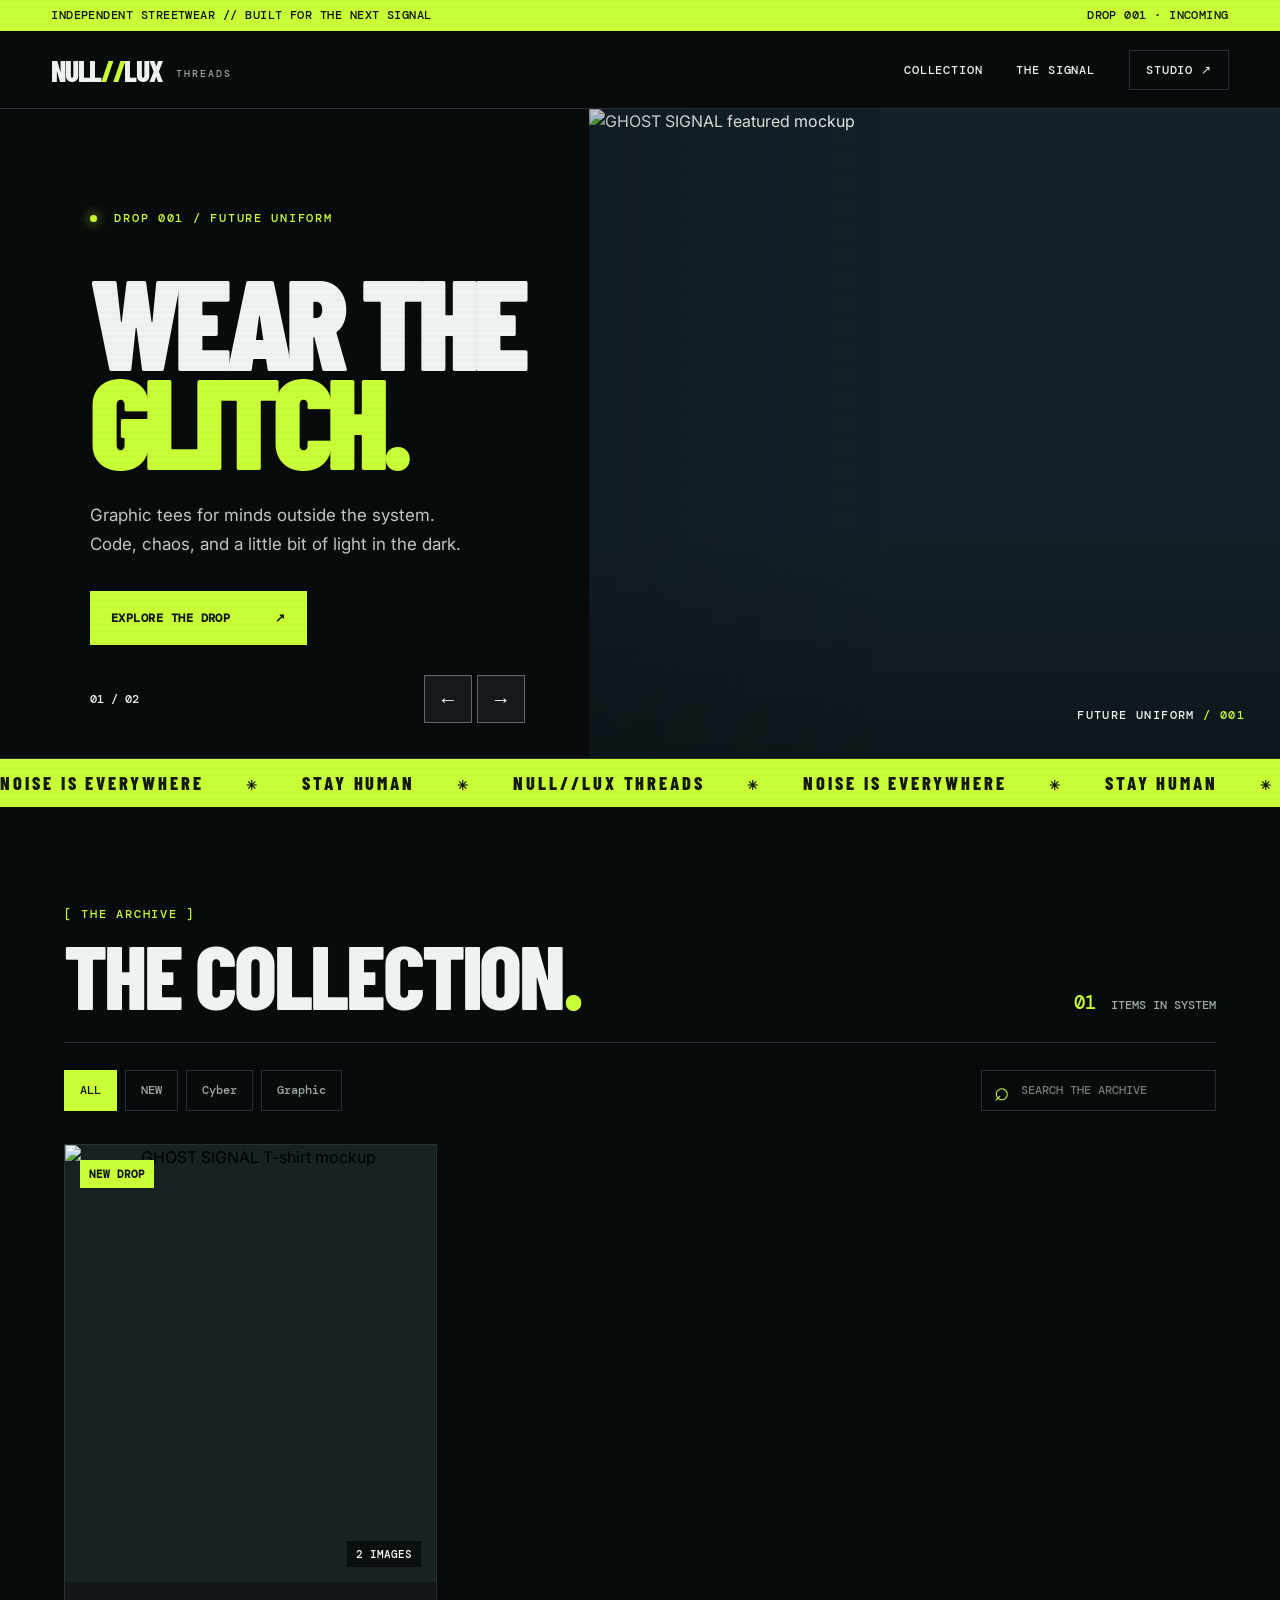
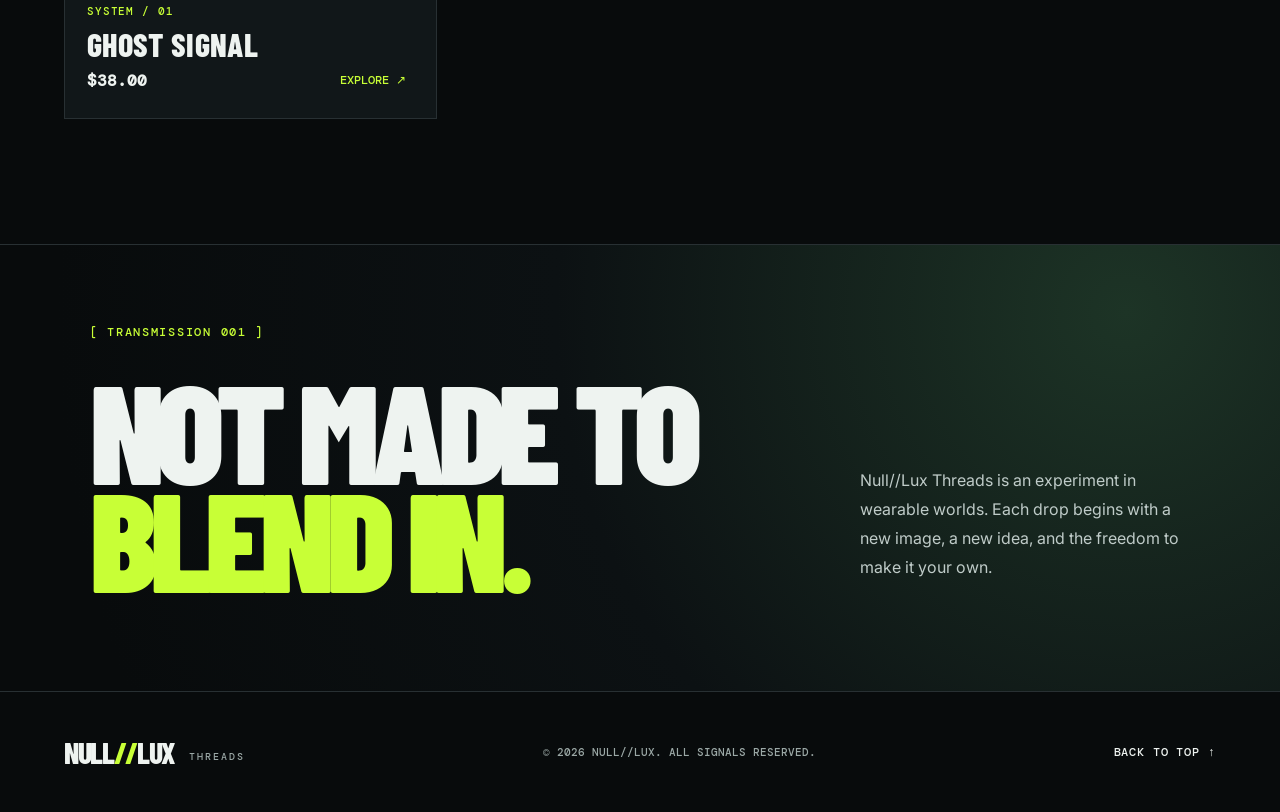
==== index.html @ f1f4398c "Add files via upload" ====
<!doctype html>
<html lang="en"><head><meta charset="utf-8"><meta name="viewport" content="width=device-width, initial-scale=1"><meta name="theme-color" content="#080b0c"><meta name="description" content="Null//Lux Threads — future-facing graphic streetwear."><title>NULL//LUX — THREADS</title><link rel="stylesheet" href="styles.css"></head>
<body><div class="scanline" aria-hidden="true"></div><div class="announcement"><span>INDEPENDENT STREETWEAR // BUILT FOR THE NEXT SIGNAL</span><span>DROP 001 · INCOMING</span></div>
<header class="site-header"><a href="#top" class="wordmark" aria-label="Null Lux Threads home">NULL<span>//</span>LUX <small>THREADS</small></a><nav aria-label="Main navigation"><a href="#collection">COLLECTION</a><a href="#dispatch">THE SIGNAL</a><a href="studio.html" class="studio-link">STUDIO ↗</a></nav><button class="menu-button" id="menuButton" aria-label="Open menu" aria-expanded="false">☰</button></header>
<main id="top"><section class="hero"><div class="hero-copy"><div class="eyebrow"><span class="live-dot"></span> DROP 001 / FUTURE UNIFORM</div><h1>WEAR THE<br><em>GLITCH.</em></h1><p>Graphic tees for minds outside the system. Code, chaos, and a little bit of light in the dark.</p><a class="primary-button" href="#collection">EXPLORE THE DROP <span>↗</span></a><div class="hero-foot"><span>01 / <span id="heroTotal">01</span></span><div class="hero-controls"><button id="prevHero" aria-label="Previous featured image">←</button><button id="nextHero" aria-label="Next featured image">→</button></div></div></div><div class="hero-image-wrap"><img id="heroImage" src="assets/editorial.png" alt="Two dystopian graphic tees in a neon tunnel"><div class="hero-image-label">FUTURE UNIFORM <span> / 001</span></div></div></section>
<div class="ticker"><div>NOISE IS EVERYWHERE <b>✳</b> STAY HUMAN <b>✳</b> NULL//LUX THREADS <b>✳</b> NOISE IS EVERYWHERE <b>✳</b> STAY HUMAN <b>✳</b> NULL//LUX THREADS <b>✳</b></div></div>
<section class="collection" id="collection"><div class="section-header"><div><div class="eyebrow">[ THE ARCHIVE ]</div><h2>THE COLLECTION<span class="lime">.</span></h2></div><div class="index-count"><span id="productCount">00</span> ITEMS IN SYSTEM</div></div><div class="toolbar"><div class="filters" id="filters" aria-label="Filter products"></div><label class="search-box"><span>⌕</span><input id="search" type="search" placeholder="SEARCH THE ARCHIVE" aria-label="Search products"></label></div><div class="product-grid" id="productGrid" aria-live="polite"></div><p class="empty" id="emptyState" hidden>NO MATCHES IN THE ARCHIVE. TRY ANOTHER SIGNAL.</p></section>
<section class="dispatch" id="dispatch"><div class="eyebrow">[ TRANSMISSION 001 ]</div><div class="dispatch-inner"><h2>NOT MADE TO<br><em>BLEND IN.</em></h2><p>Null//Lux Threads is an experiment in wearable worlds. Each drop begins with a new image, a new idea, and the freedom to make it your own.</p></div></section></main>
<footer><div class="wordmark">NULL<span>//</span>LUX <small>THREADS</small></div><span>© <span id="year"></span> NULL//LUX. ALL SIGNALS RESERVED.</span><a href="#top">BACK TO TOP ↑</a></footer>
<dialog id="productDialog" class="product-dialog"><button class="dialog-close" id="closeDialog" aria-label="Close product">×</button><div class="dialog-layout"><div class="gallery"><div class="gallery-stage"><img id="dialogImage" alt=""><button id="prevImage" class="gallery-arrow left" aria-label="Previous mockup">←</button><button id="nextImage" class="gallery-arrow right" aria-label="Next mockup">→</button><div class="gallery-counter" id="galleryCounter"></div></div><div id="thumbnails" class="thumbnails"></div></div><div class="dialog-details"><div class="eyebrow" id="dialogCollection"></div><h2 id="dialogName"></h2><p class="price" id="dialogPrice"></p><p id="dialogDescription"></p><div id="dialogTags" class="tags"></div><a id="buyButton" class="primary-button" href="#" target="_blank" rel="noopener noreferrer">VIEW PRODUCT ↗</a><p class="purchase-note" id="purchaseNote"></p><p class="print-note">Printed on demand. Fulfillment and checkout details appear on the linked product page.</p></div></div></dialog>
<script src="app.js" defer></script></body></html>
---- styles.css ----
@import url('https://fonts.googleapis.com/css2?family=Barlow+Condensed:wght@500;600;700;800;900&family=DM+Mono:wght@400;500&family=Inter:wght@400;500;600;700&display=swap');
:root{--bg:#080b0c;--panel:#111719;--line:#283033;--text:#eef3f0;--muted:#9ba8a6;--lime:#c8ff36;--blue:#50d8ff}*{box-sizing:border-box}html{scroll-behavior:smooth}body{margin:0;background:var(--bg);color:var(--text);font:16px/1.55 Inter,Arial,sans-serif}button,input,textarea,select{font:inherit}button,a{touch-action:manipulation}button{cursor:pointer}a{color:inherit;text-decoration:none}img{max-width:100%;display:block}.scanline{position:fixed;inset:0;pointer-events:none;z-index:20;background:repeating-linear-gradient(0deg,transparent 0 4px,#0001 5px 6px);opacity:.27}.announcement{display:flex;justify-content:space-between;gap:16px;background:var(--lime);color:#101410;padding:8px 4vw;font:500 .72rem 'DM Mono',monospace;letter-spacing:.04em}.site-header{height:78px;padding:0 4vw;display:flex;align-items:center;justify-content:space-between;border-bottom:1px solid var(--line);background:#080b0cee;position:relative;z-index:10}.wordmark{font:800 1.85rem 'Barlow Condensed',sans-serif;letter-spacing:-.045em}.wordmark span{color:var(--lime)}.wordmark small{display:inline-block;font:500 .6rem 'DM Mono',monospace;letter-spacing:.21em;vertical-align:middle;margin-left:9px;color:var(--muted)}nav{display:flex;align-items:center;gap:34px}nav a,footer a{font:500 .76rem 'DM Mono',monospace;letter-spacing:.07em}nav a:hover,footer a:hover{color:var(--lime)}.studio-link{border:1px solid var(--line);padding:11px 16px}.menu-button{display:none;background:none;border:0;color:var(--text);font-size:1.5rem}.eyebrow{font:500 .72rem 'DM Mono',monospace;letter-spacing:.15em;color:var(--lime)}.live-dot{display:inline-block;width:7px;height:7px;border-radius:50%;background:var(--lime);box-shadow:0 0 12px var(--lime);margin-right:9px}.hero{min-height:650px;display:grid;grid-template-columns:46% 54%;border-bottom:1px solid var(--line)}.hero-copy{padding:8vw 5vw 35px 7vw;display:flex;flex-direction:column;align-items:flex-start}.hero h1,.dispatch h2{font:900 clamp(4.8rem,10vw,11.5rem)/.77 'Barlow Condensed',Impact,sans-serif;letter-spacing:-.055em;margin:45px 0 33px}.hero h1 em,.dispatch h2 em{font-style:normal;color:var(--lime)}.hero-copy>p{color:#bdc9c7;max-width:390px;font-size:1.06rem;line-height:1.7;margin:0 0 32px}.primary-button{display:inline-flex;align-items:center;justify-content:space-between;gap:45px;background:var(--lime);color:#11150c;padding:16px 20px;font:700 .77rem 'DM Mono',monospace;letter-spacing:.04em;border:1px solid var(--lime);min-height:54px}.primary-button:hover{background:#e4ff91}.hero-foot{margin-top:auto;width:100%;display:flex;justify-content:space-between;align-items:center;font:500 .74rem 'DM Mono',monospace}.hero-controls{display:flex;gap:5px}.hero-controls button,.gallery-arrow{background:#151a1c;border:1px solid #5a6966;color:white;width:48px;height:48px;font-size:1.25rem}.hero-controls button:hover,.gallery-arrow:hover{color:var(--lime);border-color:var(--lime)}.hero-image-wrap{position:relative;overflow:hidden;background:#132027}.hero-image-wrap:after{content:'';position:absolute;inset:0;background:linear-gradient(90deg,#080b0c33,transparent 45%),linear-gradient(0deg,#080b0c77,transparent 35%);pointer-events:none}.hero-image-wrap img{width:100%;height:100%;object-fit:cover;transition:opacity .38s,transform .5s}.hero-image-wrap img.fade{opacity:.15}.hero-image-label{position:absolute;z-index:1;right:35px;bottom:35px;font:500 .72rem 'DM Mono',monospace;letter-spacing:.12em}.hero-image-label span{color:var(--lime)}.ticker{background:var(--lime);color:#151a10;overflow:hidden;white-space:nowrap;padding:13px 0;font:800 1.15rem 'Barlow Condensed',sans-serif;letter-spacing:.16em}.ticker div{width:max-content;animation:marquee 26s linear infinite}.ticker b{padding:0 35px;font-size:.8rem}@keyframes marquee{to{transform:translateX(-50%)}}.collection{padding:100px 5vw 125px;max-width:1600px;margin:auto}.section-header{display:flex;justify-content:space-between;align-items:end;border-bottom:1px solid var(--line);padding-bottom:27px}.section-header h2{font:800 clamp(3.8rem,7vw,7rem)/.9 'Barlow Condensed',sans-serif;letter-spacing:-.035em;margin:12px 0 0}.lime{color:var(--lime)}.index-count{font:500 .72rem 'DM Mono',monospace;color:var(--muted)}.index-count span{font-size:1.2rem;color:var(--lime);margin-right:8px}.toolbar{display:flex;justify-content:space-between;gap:20px;margin:27px 0 33px}.filters{display:flex;flex-wrap:wrap;gap:8px}.filter{border:1px solid var(--line);background:transparent;color:var(--muted);font:500 .74rem 'DM Mono',monospace;padding:10px 15px}.filter.active,.filter:hover{border-color:var(--lime);color:#111;background:var(--lime)}.search-box{display:flex;align-items:center;border:1px solid var(--line);min-width:235px;padding:0 12px;color:var(--lime)}.search-box span{font-size:1.6rem}.search-box input{min-width:0;width:100%;border:0;outline:0;background:transparent;color:var(--text);font:500 .72rem 'DM Mono',monospace;padding:11px}.search-box:focus-within{border-color:var(--lime)}.product-grid{display:grid;grid-template-columns:repeat(3,minmax(0,1fr));gap:16px}.product-card{border:1px solid var(--line);background:var(--panel);overflow:hidden}.card-image{position:relative;aspect-ratio:4/4.7;background:#182225;overflow:hidden;border:0;padding:0;width:100%;display:block}.card-image img{width:100%;height:100%;object-fit:cover;transition:transform .4s}.card-image:hover img{transform:scale(1.045)}.badge{position:absolute;top:15px;left:15px;background:var(--lime);color:#111;font:700 .68rem 'DM Mono',monospace;padding:7px 9px}.image-count{position:absolute;right:15px;bottom:15px;background:#080b0cdd;color:#fff;padding:6px 9px;font:500 .7rem 'DM Mono',monospace}.card-info{padding:22px}.card-meta{color:var(--lime);font:500 .67rem 'DM Mono',monospace;letter-spacing:.08em}.card-info h3{font:800 2rem 'Barlow Condensed',sans-serif;margin:7px 0 2px;letter-spacing:.01em}.card-bottom{display:flex;justify-content:space-between;align-items:center;gap:12px}.card-bottom strong{font:600 1rem 'DM Mono',monospace}.card-bottom button{color:var(--lime);background:transparent;border:0;font:500 .72rem 'DM Mono',monospace;padding:8px}.empty{color:var(--muted);font:500 .85rem 'DM Mono',monospace;padding:40px 0}.dispatch{border-top:1px solid var(--line);background:radial-gradient(circle at 88% 15%,#1d3426,#0c1113 48%,#080b0c 90%);padding:80px 7vw 100px}.dispatch-inner{display:flex;gap:60px;align-items:end;justify-content:space-between}.dispatch h2{font-size:clamp(5rem,11vw,11rem);margin:35px 0 0}.dispatch p{max-width:330px;color:#bfcbc8;line-height:1.8;margin-bottom:10px}footer{border-top:1px solid var(--line);padding:42px 5vw;display:flex;justify-content:space-between;align-items:center;gap:20px}footer>span{font:500 .7rem 'DM Mono',monospace;color:var(--muted)}dialog{color:var(--text)}.product-dialog{width:min(1000px,96vw);max-height:92vh;padding:0;border:1px solid #53604a;background:#0e1315;box-shadow:0 40px 100px #000a}.product-dialog::backdrop{background:#000d;backdrop-filter:blur(7px)}.dialog-close{position:absolute;right:12px;top:8px;z-index:2;color:white;background:#0b1010dd;border:0;font-size:2rem;width:44px;height:44px}.dialog-layout{display:grid;grid-template-columns:55% 45%}.gallery{padding:20px}.gallery-stage{position:relative;background:#172023;aspect-ratio:1}.gallery-stage img{width:100%;height:100%;object-fit:contain}.gallery-arrow{position:absolute;top:50%;transform:translateY(-50%);background:#0a0e0dcc}.gallery-arrow.left{left:10px}.gallery-arrow.right{right:10px}.gallery-counter{position:absolute;right:12px;bottom:12px;background:#080b0cdd;padding:5px 9px;font:500 .7rem 'DM Mono',monospace}.thumbnails{display:flex;overflow:auto;gap:9px;margin-top:12px}.thumbnails button{width:68px;height:68px;flex:none;padding:0;border:1px solid var(--line);background:#111}.thumbnails button.active{border:2px solid var(--lime)}.thumbnails img{width:100%;height:100%;object-fit:cover}.dialog-details{padding:65px 35px 35px}.dialog-details h2{font:800 clamp(2.7rem,5vw,4.7rem)/.95 'Barlow Condensed',sans-serif;margin:15px 0}.dialog-details .price{color:var(--lime);font:600 1.3rem 'DM Mono',monospace}.dialog-details>p:not(.price){color:var(--muted)}.tags{display:flex;flex-wrap:wrap;gap:7px;margin:28px 0}.tags span{border:1px solid var(--line);padding:6px 9px;font:500 .7rem 'DM Mono',monospace}.dialog-details .primary-button{width:100%}.dialog-details .primary-button.disabled{background:#313d34;color:#aab5aa;border-color:#313d34;pointer-events:none}.print-note,.purchase-note{font-size:.8rem;line-height:1.6}.studio-page{max-width:1200px;margin:auto;padding:60px 5vw 100px}.studio-page h1{font:800 clamp(3.5rem,7vw,6rem)/.95 'Barlow Condensed',sans-serif;margin:14px 0}.studio-intro{color:var(--muted);max-width:760px}.studio-columns{display:grid;grid-template-columns:minmax(0,1fr) minmax(290px,.8fr);gap:28px;margin-top:36px}.studio-panel{border:1px solid var(--line);background:var(--panel);padding:25px}.studio-panel h2{font:700 2rem 'Barlow Condensed',sans-serif;margin:0 0 20px}.field{display:flex;flex-direction:column;gap:8px;margin:16px 0;color:var(--muted);font:500 .78rem 'DM Mono',monospace}.field input,.field textarea,.field select{background:#080c0d;border:1px solid #455152;color:var(--text);padding:12px;outline:none;width:100%;font:400 1rem Inter,sans-serif}.field :focus{border-color:var(--lime)}.field textarea{min-height:90px;resize:vertical}.checkrow{display:flex;gap:20px;flex-wrap:wrap;margin:20px 0;color:var(--text);font-size:.85rem}.checkrow label{display:flex;align-items:center;gap:7px}.checkrow input{accent-color:var(--lime)}.action-row{display:flex;flex-wrap:wrap;gap:8px;margin-top:18px}.action-row button,.action-row label{padding:12px 15px;border:1px solid var(--line);background:#1d2927;color:var(--text);font:500 .73rem 'DM Mono',monospace;cursor:pointer}.action-row button:hover,.action-row label:hover{border-color:var(--lime)}.action-row .accent{background:var(--lime);color:#111;border-color:var(--lime)}.action-row .danger{color:#ff9d91}.asset-preview{display:flex;gap:8px;flex-wrap:wrap;margin:12px 0}.asset-preview div{position:relative}.asset-preview img{width:80px;height:80px;object-fit:cover}.asset-preview button{position:absolute;right:0;top:0;background:#090c0c;color:white;border:0}.studio-list{list-style:none;padding:0;margin:0}.studio-list li{padding:14px 0;border-bottom:1px solid var(--line);display:flex;justify-content:space-between;gap:10px;align-items:center}.studio-list button{background:none;border:1px solid var(--line);color:var(--lime);padding:7px 10px}.help{font-size:.87rem;line-height:1.65;color:var(--muted)}.status{min-height:1.5em;color:var(--lime);font-size:.86rem}.hidden-input{display:none}.divider{border:0;border-top:1px solid var(--line);margin:30px 0}@media(max-width:800px){.hero{grid-template-columns:1fr;min-height:0}.hero-copy{padding:55px 6vw 35px;min-height:470px}.hero h1{font-size:clamp(5rem,18vw,9rem);margin:32px 0 25px}.hero-image-wrap{height:440px}.product-grid{grid-template-columns:repeat(2,minmax(0,1fr))}.dispatch-inner{display:block}.studio-columns{grid-template-columns:1fr}.dialog-layout{grid-template-columns:1fr}.product-dialog{overflow:auto}.gallery-stage{aspect-ratio:4/3}.dialog-details{padding:25px}.announcement span:last-child{display:none}}@media(max-width:560px){.site-header{height:65px}.wordmark{font-size:1.55rem}.wordmark small{font-size:.53rem}.menu-button{display:block}nav{display:none;position:absolute;top:65px;left:0;right:0;background:#101617;flex-direction:column;align-items:stretch;gap:0;padding:14px 5vw;border-bottom:1px solid var(--line)}nav.open{display:flex}nav a{padding:15px}.hero-copy{min-height:440px}.hero-image-wrap{height:300px}.hero-image-label{right:16px;bottom:17px}.collection{padding:75px 4vw}.section-header h2{font-size:3.8rem}.index-count{font-size:.62rem;max-width:95px;text-align:right}.toolbar{display:block}.search-box{margin-top:15px}.product-grid{gap:9px}.card-info{padding:13px}.card-info h3{font-size:1.55rem}.card-bottom{align-items:flex-start;flex-direction:column}.card-bottom strong{font-size:.85rem}.card-image{aspect-ratio:3/4}.dispatch{padding:75px 6vw}.dispatch h2{font-size:22vw}footer{align-items:flex-start;flex-direction:column}.gallery{padding:8px}.gallery-stage{aspect-ratio:1}.dialog-details{padding:20px}.dialog-details h2{font-size:3.5rem}}@media(prefers-reduced-motion:reduce){*,*:before,*:after{scroll-behavior:auto!important;animation-duration:.01ms!important;transition-duration:.01ms!important}}
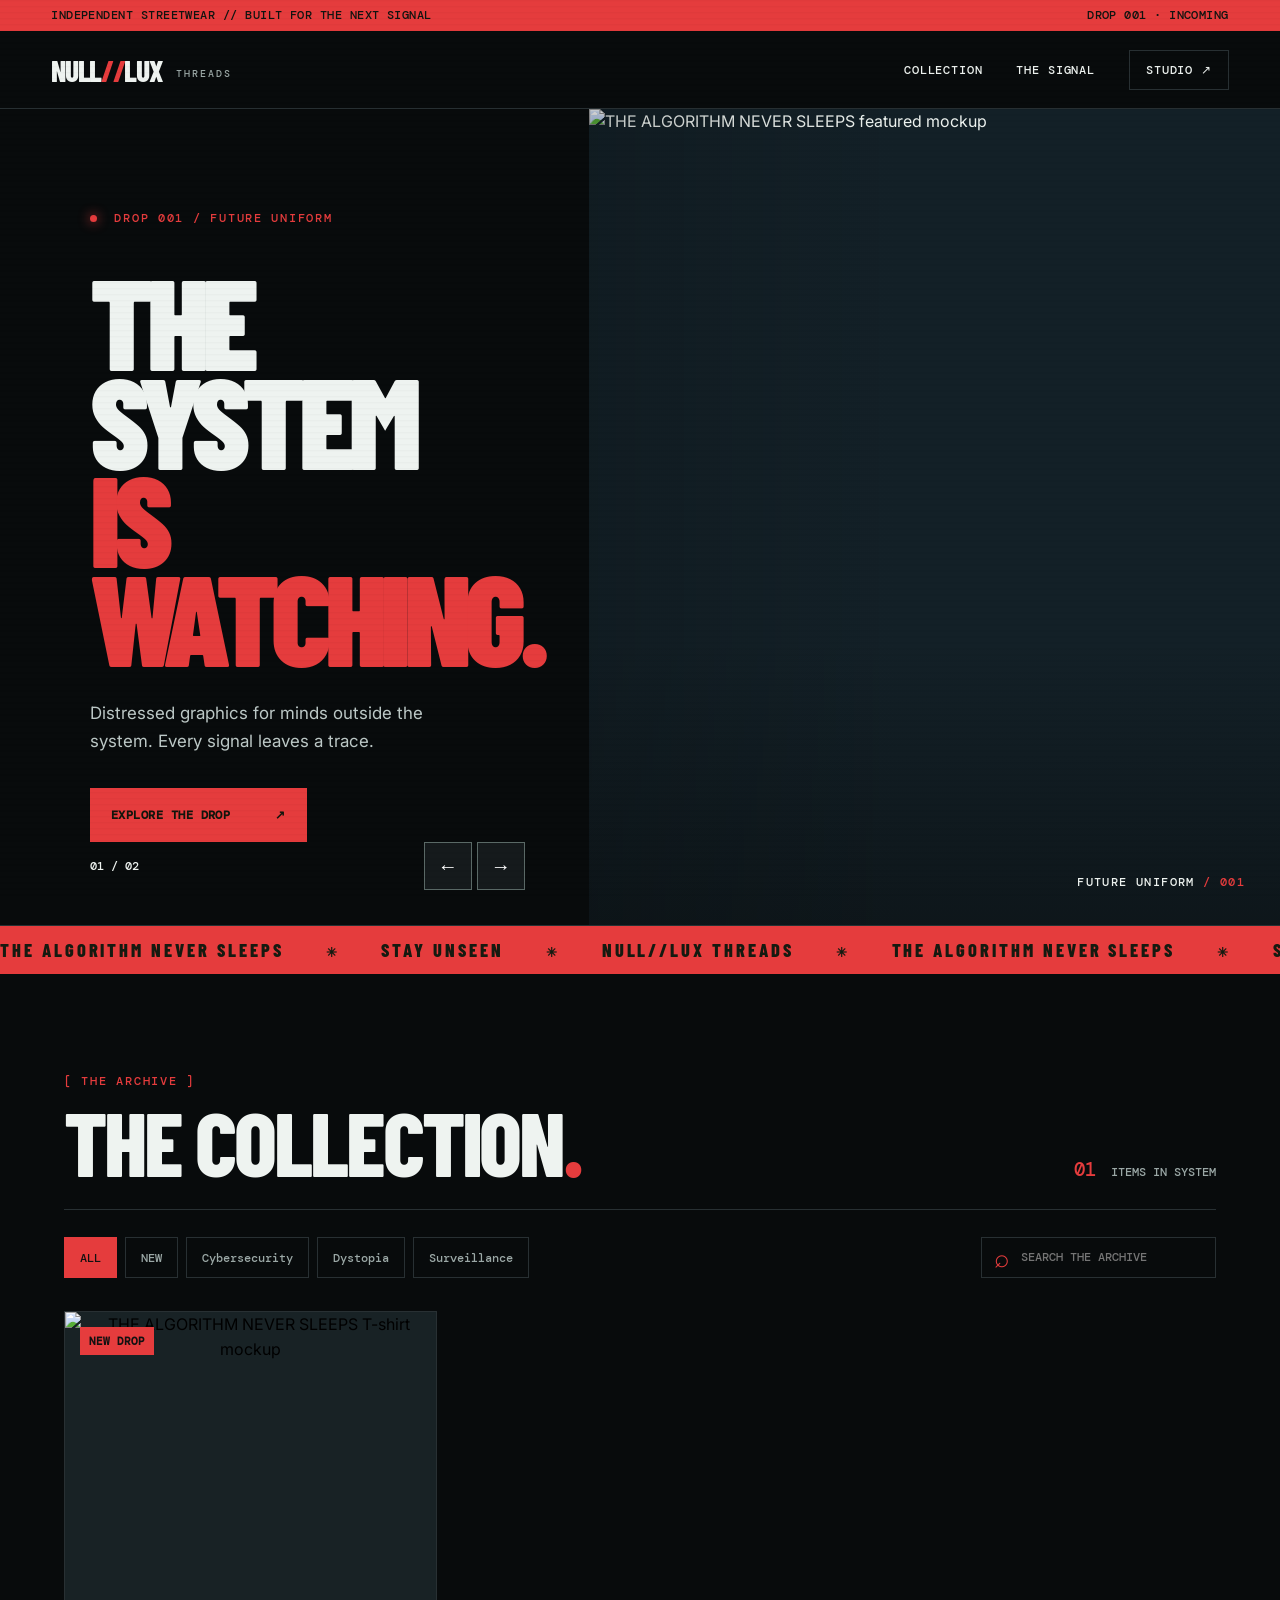
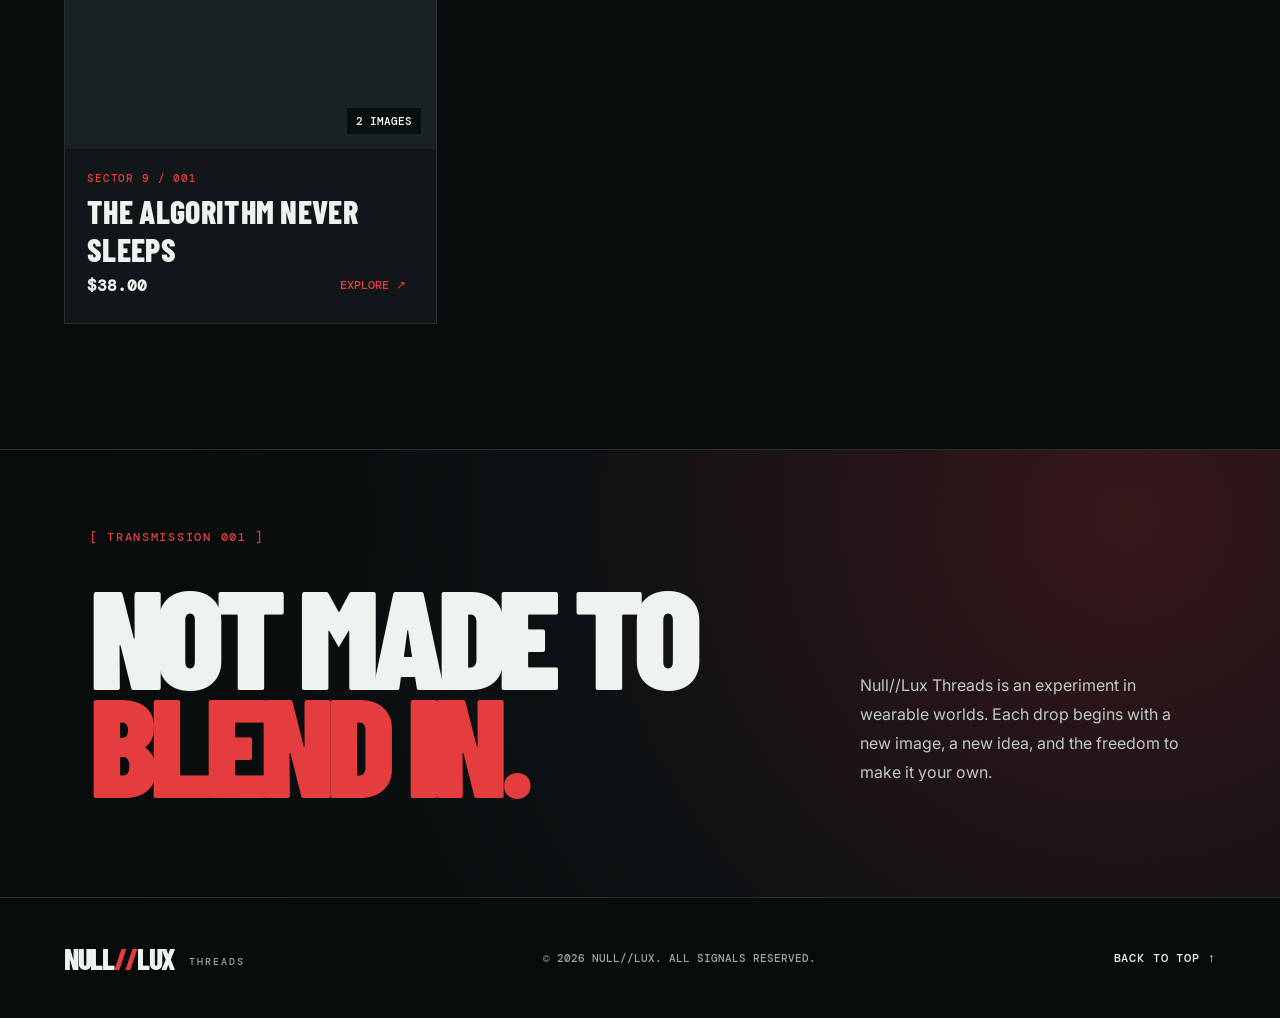
==== commit 3496b735: "Add files via upload" ====
--- a/index.html
+++ b/index.html
@@ -2,8 +2,8 @@
 <html lang="en"><head><meta charset="utf-8"><meta name="viewport" content="width=device-width, initial-scale=1"><meta name="theme-color" content="#080b0c"><meta name="description" content="Null//Lux Threads — future-facing graphic streetwear."><title>NULL//LUX — THREADS</title><link rel="stylesheet" href="styles.css"></head>
 <body><div class="scanline" aria-hidden="true"></div><div class="announcement"><span>INDEPENDENT STREETWEAR // BUILT FOR THE NEXT SIGNAL</span><span>DROP 001 · INCOMING</span></div>
 <header class="site-header"><a href="#top" class="wordmark" aria-label="Null Lux Threads home">NULL<span>//</span>LUX <small>THREADS</small></a><nav aria-label="Main navigation"><a href="#collection">COLLECTION</a><a href="#dispatch">THE SIGNAL</a><a href="studio.html" class="studio-link">STUDIO ↗</a></nav><button class="menu-button" id="menuButton" aria-label="Open menu" aria-expanded="false">☰</button></header>
-<main id="top"><section class="hero"><div class="hero-copy"><div class="eyebrow"><span class="live-dot"></span> DROP 001 / FUTURE UNIFORM</div><h1>WEAR THE<br><em>GLITCH.</em></h1><p>Graphic tees for minds outside the system. Code, chaos, and a little bit of light in the dark.</p><a class="primary-button" href="#collection">EXPLORE THE DROP <span>↗</span></a><div class="hero-foot"><span>01 / <span id="heroTotal">01</span></span><div class="hero-controls"><button id="prevHero" aria-label="Previous featured image">←</button><button id="nextHero" aria-label="Next featured image">→</button></div></div></div><div class="hero-image-wrap"><img id="heroImage" src="assets/editorial.png" alt="Two dystopian graphic tees in a neon tunnel"><div class="hero-image-label">FUTURE UNIFORM <span> / 001</span></div></div></section>
-<div class="ticker"><div>NOISE IS EVERYWHERE <b>✳</b> STAY HUMAN <b>✳</b> NULL//LUX THREADS <b>✳</b> NOISE IS EVERYWHERE <b>✳</b> STAY HUMAN <b>✳</b> NULL//LUX THREADS <b>✳</b></div></div>
+<main id="top"><section class="hero"><div class="hero-copy"><div class="eyebrow"><span class="live-dot"></span> DROP 001 / FUTURE UNIFORM</div><h1>THE SYSTEM<br><em>IS WATCHING.</em></h1><p>Distressed graphics for minds outside the system. Every signal leaves a trace.</p><a class="primary-button" href="#collection">EXPLORE THE DROP <span>↗</span></a><div class="hero-foot"><span>01 / <span id="heroTotal">01</span></span><div class="hero-controls"><button id="prevHero" aria-label="Previous featured image">←</button><button id="nextHero" aria-label="Next featured image">→</button></div></div></div><div class="hero-image-wrap"><img id="heroImage" src="assets/algorithm-editorial.png" alt="Black surveillance graphic T-shirt in a dystopian corridor"><div class="hero-image-label">FUTURE UNIFORM <span> / 001</span></div></div></section>
+<div class="ticker"><div>THE ALGORITHM NEVER SLEEPS <b>✳</b> STAY UNSEEN <b>✳</b> NULL//LUX THREADS <b>✳</b> THE ALGORITHM NEVER SLEEPS <b>✳</b> STAY UNSEEN <b>✳</b> NULL//LUX THREADS <b>✳</b></div></div>
 <section class="collection" id="collection"><div class="section-header"><div><div class="eyebrow">[ THE ARCHIVE ]</div><h2>THE COLLECTION<span class="lime">.</span></h2></div><div class="index-count"><span id="productCount">00</span> ITEMS IN SYSTEM</div></div><div class="toolbar"><div class="filters" id="filters" aria-label="Filter products"></div><label class="search-box"><span>⌕</span><input id="search" type="search" placeholder="SEARCH THE ARCHIVE" aria-label="Search products"></label></div><div class="product-grid" id="productGrid" aria-live="polite"></div><p class="empty" id="emptyState" hidden>NO MATCHES IN THE ARCHIVE. TRY ANOTHER SIGNAL.</p></section>
 <section class="dispatch" id="dispatch"><div class="eyebrow">[ TRANSMISSION 001 ]</div><div class="dispatch-inner"><h2>NOT MADE TO<br><em>BLEND IN.</em></h2><p>Null//Lux Threads is an experiment in wearable worlds. Each drop begins with a new image, a new idea, and the freedom to make it your own.</p></div></section></main>
 <footer><div class="wordmark">NULL<span>//</span>LUX <small>THREADS</small></div><span>© <span id="year"></span> NULL//LUX. ALL SIGNALS RESERVED.</span><a href="#top">BACK TO TOP ↑</a></footer>
--- a/styles.css
+++ b/styles.css
@@ -1,2 +1,2 @@
 @import url('https://fonts.googleapis.com/css2?family=Barlow+Condensed:wght@500;600;700;800;900&family=DM+Mono:wght@400;500&family=Inter:wght@400;500;600;700&display=swap');
-:root{--bg:#080b0c;--panel:#111719;--line:#283033;--text:#eef3f0;--muted:#9ba8a6;--lime:#c8ff36;--blue:#50d8ff}*{box-sizing:border-box}html{scroll-behavior:smooth}body{margin:0;background:var(--bg);color:var(--text);font:16px/1.55 Inter,Arial,sans-serif}button,input,textarea,select{font:inherit}button,a{touch-action:manipulation}button{cursor:pointer}a{color:inherit;text-decoration:none}img{max-width:100%;display:block}.scanline{position:fixed;inset:0;pointer-events:none;z-index:20;background:repeating-linear-gradient(0deg,transparent 0 4px,#0001 5px 6px);opacity:.27}.announcement{display:flex;justify-content:space-between;gap:16px;background:var(--lime);color:#101410;padding:8px 4vw;font:500 .72rem 'DM Mono',monospace;letter-spacing:.04em}.site-header{height:78px;padding:0 4vw;display:flex;align-items:center;justify-content:space-between;border-bottom:1px solid var(--line);background:#080b0cee;position:relative;z-index:10}.wordmark{font:800 1.85rem 'Barlow Condensed',sans-serif;letter-spacing:-.045em}.wordmark span{color:var(--lime)}.wordmark small{display:inline-block;font:500 .6rem 'DM Mono',monospace;letter-spacing:.21em;vertical-align:middle;margin-left:9px;color:var(--muted)}nav{display:flex;align-items:center;gap:34px}nav a,footer a{font:500 .76rem 'DM Mono',monospace;letter-spacing:.07em}nav a:hover,footer a:hover{color:var(--lime)}.studio-link{border:1px solid var(--line);padding:11px 16px}.menu-button{display:none;background:none;border:0;color:var(--text);font-size:1.5rem}.eyebrow{font:500 .72rem 'DM Mono',monospace;letter-spacing:.15em;color:var(--lime)}.live-dot{display:inline-block;width:7px;height:7px;border-radius:50%;background:var(--lime);box-shadow:0 0 12px var(--lime);margin-right:9px}.hero{min-height:650px;display:grid;grid-template-columns:46% 54%;border-bottom:1px solid var(--line)}.hero-copy{padding:8vw 5vw 35px 7vw;display:flex;flex-direction:column;align-items:flex-start}.hero h1,.dispatch h2{font:900 clamp(4.8rem,10vw,11.5rem)/.77 'Barlow Condensed',Impact,sans-serif;letter-spacing:-.055em;margin:45px 0 33px}.hero h1 em,.dispatch h2 em{font-style:normal;color:var(--lime)}.hero-copy>p{color:#bdc9c7;max-width:390px;font-size:1.06rem;line-height:1.7;margin:0 0 32px}.primary-button{display:inline-flex;align-items:center;justify-content:space-between;gap:45px;background:var(--lime);color:#11150c;padding:16px 20px;font:700 .77rem 'DM Mono',monospace;letter-spacing:.04em;border:1px solid var(--lime);min-height:54px}.primary-button:hover{background:#e4ff91}.hero-foot{margin-top:auto;width:100%;display:flex;justify-content:space-between;align-items:center;font:500 .74rem 'DM Mono',monospace}.hero-controls{display:flex;gap:5px}.hero-controls button,.gallery-arrow{background:#151a1c;border:1px solid #5a6966;color:white;width:48px;height:48px;font-size:1.25rem}.hero-controls button:hover,.gallery-arrow:hover{color:var(--lime);border-color:var(--lime)}.hero-image-wrap{position:relative;overflow:hidden;background:#132027}.hero-image-wrap:after{content:'';position:absolute;inset:0;background:linear-gradient(90deg,#080b0c33,transparent 45%),linear-gradient(0deg,#080b0c77,transparent 35%);pointer-events:none}.hero-image-wrap img{width:100%;height:100%;object-fit:cover;transition:opacity .38s,transform .5s}.hero-image-wrap img.fade{opacity:.15}.hero-image-label{position:absolute;z-index:1;right:35px;bottom:35px;font:500 .72rem 'DM Mono',monospace;letter-spacing:.12em}.hero-image-label span{color:var(--lime)}.ticker{background:var(--lime);color:#151a10;overflow:hidden;white-space:nowrap;padding:13px 0;font:800 1.15rem 'Barlow Condensed',sans-serif;letter-spacing:.16em}.ticker div{width:max-content;animation:marquee 26s linear infinite}.ticker b{padding:0 35px;font-size:.8rem}@keyframes marquee{to{transform:translateX(-50%)}}.collection{padding:100px 5vw 125px;max-width:1600px;margin:auto}.section-header{display:flex;justify-content:space-between;align-items:end;border-bottom:1px solid var(--line);padding-bottom:27px}.section-header h2{font:800 clamp(3.8rem,7vw,7rem)/.9 'Barlow Condensed',sans-serif;letter-spacing:-.035em;margin:12px 0 0}.lime{color:var(--lime)}.index-count{font:500 .72rem 'DM Mono',monospace;color:var(--muted)}.index-count span{font-size:1.2rem;color:var(--lime);margin-right:8px}.toolbar{display:flex;justify-content:space-between;gap:20px;margin:27px 0 33px}.filters{display:flex;flex-wrap:wrap;gap:8px}.filter{border:1px solid var(--line);background:transparent;color:var(--muted);font:500 .74rem 'DM Mono',monospace;padding:10px 15px}.filter.active,.filter:hover{border-color:var(--lime);color:#111;background:var(--lime)}.search-box{display:flex;align-items:center;border:1px solid var(--line);min-width:235px;padding:0 12px;color:var(--lime)}.search-box span{font-size:1.6rem}.search-box input{min-width:0;width:100%;border:0;outline:0;background:transparent;color:var(--text);font:500 .72rem 'DM Mono',monospace;padding:11px}.search-box:focus-within{border-color:var(--lime)}.product-grid{display:grid;grid-template-columns:repeat(3,minmax(0,1fr));gap:16px}.product-card{border:1px solid var(--line);background:var(--panel);overflow:hidden}.card-image{position:relative;aspect-ratio:4/4.7;background:#182225;overflow:hidden;border:0;padding:0;width:100%;display:block}.card-image img{width:100%;height:100%;object-fit:cover;transition:transform .4s}.card-image:hover img{transform:scale(1.045)}.badge{position:absolute;top:15px;left:15px;background:var(--lime);color:#111;font:700 .68rem 'DM Mono',monospace;padding:7px 9px}.image-count{position:absolute;right:15px;bottom:15px;background:#080b0cdd;color:#fff;padding:6px 9px;font:500 .7rem 'DM Mono',monospace}.card-info{padding:22px}.card-meta{color:var(--lime);font:500 .67rem 'DM Mono',monospace;letter-spacing:.08em}.card-info h3{font:800 2rem 'Barlow Condensed',sans-serif;margin:7px 0 2px;letter-spacing:.01em}.card-bottom{display:flex;justify-content:space-between;align-items:center;gap:12px}.card-bottom strong{font:600 1rem 'DM Mono',monospace}.card-bottom button{color:var(--lime);background:transparent;border:0;font:500 .72rem 'DM Mono',monospace;padding:8px}.empty{color:var(--muted);font:500 .85rem 'DM Mono',monospace;padding:40px 0}.dispatch{border-top:1px solid var(--line);background:radial-gradient(circle at 88% 15%,#1d3426,#0c1113 48%,#080b0c 90%);padding:80px 7vw 100px}.dispatch-inner{display:flex;gap:60px;align-items:end;justify-content:space-between}.dispatch h2{font-size:clamp(5rem,11vw,11rem);margin:35px 0 0}.dispatch p{max-width:330px;color:#bfcbc8;line-height:1.8;margin-bottom:10px}footer{border-top:1px solid var(--line);padding:42px 5vw;display:flex;justify-content:space-between;align-items:center;gap:20px}footer>span{font:500 .7rem 'DM Mono',monospace;color:var(--muted)}dialog{color:var(--text)}.product-dialog{width:min(1000px,96vw);max-height:92vh;padding:0;border:1px solid #53604a;background:#0e1315;box-shadow:0 40px 100px #000a}.product-dialog::backdrop{background:#000d;backdrop-filter:blur(7px)}.dialog-close{position:absolute;right:12px;top:8px;z-index:2;color:white;background:#0b1010dd;border:0;font-size:2rem;width:44px;height:44px}.dialog-layout{display:grid;grid-template-columns:55% 45%}.gallery{padding:20px}.gallery-stage{position:relative;background:#172023;aspect-ratio:1}.gallery-stage img{width:100%;height:100%;object-fit:contain}.gallery-arrow{position:absolute;top:50%;transform:translateY(-50%);background:#0a0e0dcc}.gallery-arrow.left{left:10px}.gallery-arrow.right{right:10px}.gallery-counter{position:absolute;right:12px;bottom:12px;background:#080b0cdd;padding:5px 9px;font:500 .7rem 'DM Mono',monospace}.thumbnails{display:flex;overflow:auto;gap:9px;margin-top:12px}.thumbnails button{width:68px;height:68px;flex:none;padding:0;border:1px solid var(--line);background:#111}.thumbnails button.active{border:2px solid var(--lime)}.thumbnails img{width:100%;height:100%;object-fit:cover}.dialog-details{padding:65px 35px 35px}.dialog-details h2{font:800 clamp(2.7rem,5vw,4.7rem)/.95 'Barlow Condensed',sans-serif;margin:15px 0}.dialog-details .price{color:var(--lime);font:600 1.3rem 'DM Mono',monospace}.dialog-details>p:not(.price){color:var(--muted)}.tags{display:flex;flex-wrap:wrap;gap:7px;margin:28px 0}.tags span{border:1px solid var(--line);padding:6px 9px;font:500 .7rem 'DM Mono',monospace}.dialog-details .primary-button{width:100%}.dialog-details .primary-button.disabled{background:#313d34;color:#aab5aa;border-color:#313d34;pointer-events:none}.print-note,.purchase-note{font-size:.8rem;line-height:1.6}.studio-page{max-width:1200px;margin:auto;padding:60px 5vw 100px}.studio-page h1{font:800 clamp(3.5rem,7vw,6rem)/.95 'Barlow Condensed',sans-serif;margin:14px 0}.studio-intro{color:var(--muted);max-width:760px}.studio-columns{display:grid;grid-template-columns:minmax(0,1fr) minmax(290px,.8fr);gap:28px;margin-top:36px}.studio-panel{border:1px solid var(--line);background:var(--panel);padding:25px}.studio-panel h2{font:700 2rem 'Barlow Condensed',sans-serif;margin:0 0 20px}.field{display:flex;flex-direction:column;gap:8px;margin:16px 0;color:var(--muted);font:500 .78rem 'DM Mono',monospace}.field input,.field textarea,.field select{background:#080c0d;border:1px solid #455152;color:var(--text);padding:12px;outline:none;width:100%;font:400 1rem Inter,sans-serif}.field :focus{border-color:var(--lime)}.field textarea{min-height:90px;resize:vertical}.checkrow{display:flex;gap:20px;flex-wrap:wrap;margin:20px 0;color:var(--text);font-size:.85rem}.checkrow label{display:flex;align-items:center;gap:7px}.checkrow input{accent-color:var(--lime)}.action-row{display:flex;flex-wrap:wrap;gap:8px;margin-top:18px}.action-row button,.action-row label{padding:12px 15px;border:1px solid var(--line);background:#1d2927;color:var(--text);font:500 .73rem 'DM Mono',monospace;cursor:pointer}.action-row button:hover,.action-row label:hover{border-color:var(--lime)}.action-row .accent{background:var(--lime);color:#111;border-color:var(--lime)}.action-row .danger{color:#ff9d91}.asset-preview{display:flex;gap:8px;flex-wrap:wrap;margin:12px 0}.asset-preview div{position:relative}.asset-preview img{width:80px;height:80px;object-fit:cover}.asset-preview button{position:absolute;right:0;top:0;background:#090c0c;color:white;border:0}.studio-list{list-style:none;padding:0;margin:0}.studio-list li{padding:14px 0;border-bottom:1px solid var(--line);display:flex;justify-content:space-between;gap:10px;align-items:center}.studio-list button{background:none;border:1px solid var(--line);color:var(--lime);padding:7px 10px}.help{font-size:.87rem;line-height:1.65;color:var(--muted)}.status{min-height:1.5em;color:var(--lime);font-size:.86rem}.hidden-input{display:none}.divider{border:0;border-top:1px solid var(--line);margin:30px 0}@media(max-width:800px){.hero{grid-template-columns:1fr;min-height:0}.hero-copy{padding:55px 6vw 35px;min-height:470px}.hero h1{font-size:clamp(5rem,18vw,9rem);margin:32px 0 25px}.hero-image-wrap{height:440px}.product-grid{grid-template-columns:repeat(2,minmax(0,1fr))}.dispatch-inner{display:block}.studio-columns{grid-template-columns:1fr}.dialog-layout{grid-template-columns:1fr}.product-dialog{overflow:auto}.gallery-stage{aspect-ratio:4/3}.dialog-details{padding:25px}.announcement span:last-child{display:none}}@media(max-width:560px){.site-header{height:65px}.wordmark{font-size:1.55rem}.wordmark small{font-size:.53rem}.menu-button{display:block}nav{display:none;position:absolute;top:65px;left:0;right:0;background:#101617;flex-direction:column;align-items:stretch;gap:0;padding:14px 5vw;border-bottom:1px solid var(--line)}nav.open{display:flex}nav a{padding:15px}.hero-copy{min-height:440px}.hero-image-wrap{height:300px}.hero-image-label{right:16px;bottom:17px}.collection{padding:75px 4vw}.section-header h2{font-size:3.8rem}.index-count{font-size:.62rem;max-width:95px;text-align:right}.toolbar{display:block}.search-box{margin-top:15px}.product-grid{gap:9px}.card-info{padding:13px}.card-info h3{font-size:1.55rem}.card-bottom{align-items:flex-start;flex-direction:column}.card-bottom strong{font-size:.85rem}.card-image{aspect-ratio:3/4}.dispatch{padding:75px 6vw}.dispatch h2{font-size:22vw}footer{align-items:flex-start;flex-direction:column}.gallery{padding:8px}.gallery-stage{aspect-ratio:1}.dialog-details{padding:20px}.dialog-details h2{font-size:3.5rem}}@media(prefers-reduced-motion:reduce){*,*:before,*:after{scroll-behavior:auto!important;animation-duration:.01ms!important;transition-duration:.01ms!important}}
+:root{--bg:#080b0c;--panel:#111719;--line:#283033;--text:#eef3f0;--muted:#9ba8a6;--lime:#e53c3d;--blue:#a61f28}*{box-sizing:border-box}html{scroll-behavior:smooth}body{margin:0;background:var(--bg);color:var(--text);font:16px/1.55 Inter,Arial,sans-serif}button,input,textarea,select{font:inherit}button,a{touch-action:manipulation}button{cursor:pointer}a{color:inherit;text-decoration:none}img{max-width:100%;display:block}.scanline{position:fixed;inset:0;pointer-events:none;z-index:20;background:repeating-linear-gradient(0deg,transparent 0 4px,#0001 5px 6px);opacity:.27}.announcement{display:flex;justify-content:space-between;gap:16px;background:var(--lime);color:#101410;padding:8px 4vw;font:500 .72rem 'DM Mono',monospace;letter-spacing:.04em}.site-header{height:78px;padding:0 4vw;display:flex;align-items:center;justify-content:space-between;border-bottom:1px solid var(--line);background:#080b0cee;position:relative;z-index:10}.wordmark{font:800 1.85rem 'Barlow Condensed',sans-serif;letter-spacing:-.045em}.wordmark span{color:var(--lime)}.wordmark small{display:inline-block;font:500 .6rem 'DM Mono',monospace;letter-spacing:.21em;vertical-align:middle;margin-left:9px;color:var(--muted)}nav{display:flex;align-items:center;gap:34px}nav a,footer a{font:500 .76rem 'DM Mono',monospace;letter-spacing:.07em}nav a:hover,footer a:hover{color:var(--lime)}.studio-link{border:1px solid var(--line);padding:11px 16px}.menu-button{display:none;background:none;border:0;color:var(--text);font-size:1.5rem}.eyebrow{font:500 .72rem 'DM Mono',monospace;letter-spacing:.15em;color:var(--lime)}.live-dot{display:inline-block;width:7px;height:7px;border-radius:50%;background:var(--lime);box-shadow:0 0 12px var(--lime);margin-right:9px}.hero{min-height:650px;display:grid;grid-template-columns:46% 54%;border-bottom:1px solid var(--line)}.hero-copy{padding:8vw 5vw 35px 7vw;display:flex;flex-direction:column;align-items:flex-start}.hero h1,.dispatch h2{font:900 clamp(4.8rem,10vw,11.5rem)/.77 'Barlow Condensed',Impact,sans-serif;letter-spacing:-.055em;margin:45px 0 33px}.hero h1 em,.dispatch h2 em{font-style:normal;color:var(--lime)}.hero-copy>p{color:#bdc9c7;max-width:390px;font-size:1.06rem;line-height:1.7;margin:0 0 32px}.primary-button{display:inline-flex;align-items:center;justify-content:space-between;gap:45px;background:var(--lime);color:#11150c;padding:16px 20px;font:700 .77rem 'DM Mono',monospace;letter-spacing:.04em;border:1px solid var(--lime);min-height:54px}.primary-button:hover{background:#ff6969}.hero-foot{margin-top:auto;width:100%;display:flex;justify-content:space-between;align-items:center;font:500 .74rem 'DM Mono',monospace}.hero-controls{display:flex;gap:5px}.hero-controls button,.gallery-arrow{background:#151a1c;border:1px solid #5a6966;color:white;width:48px;height:48px;font-size:1.25rem}.hero-controls button:hover,.gallery-arrow:hover{color:var(--lime);border-color:var(--lime)}.hero-image-wrap{position:relative;overflow:hidden;background:#132027}.hero-image-wrap:after{content:'';position:absolute;inset:0;background:linear-gradient(90deg,#080b0c33,transparent 45%),linear-gradient(0deg,#080b0c77,transparent 35%);pointer-events:none}.hero-image-wrap img{width:100%;height:100%;object-fit:cover;transition:opacity .38s,transform .5s}.hero-image-wrap img.fade{opacity:.15}.hero-image-label{position:absolute;z-index:1;right:35px;bottom:35px;font:500 .72rem 'DM Mono',monospace;letter-spacing:.12em}.hero-image-label span{color:var(--lime)}.ticker{background:var(--lime);color:#151a10;overflow:hidden;white-space:nowrap;padding:13px 0;font:800 1.15rem 'Barlow Condensed',sans-serif;letter-spacing:.16em}.ticker div{width:max-content;animation:marquee 26s linear infinite}.ticker b{padding:0 35px;font-size:.8rem}@keyframes marquee{to{transform:translateX(-50%)}}.collection{padding:100px 5vw 125px;max-width:1600px;margin:auto}.section-header{display:flex;justify-content:space-between;align-items:end;border-bottom:1px solid var(--line);padding-bottom:27px}.section-header h2{font:800 clamp(3.8rem,7vw,7rem)/.9 'Barlow Condensed',sans-serif;letter-spacing:-.035em;margin:12px 0 0}.lime{color:var(--lime)}.index-count{font:500 .72rem 'DM Mono',monospace;color:var(--muted)}.index-count span{font-size:1.2rem;color:var(--lime);margin-right:8px}.toolbar{display:flex;justify-content:space-between;gap:20px;margin:27px 0 33px}.filters{display:flex;flex-wrap:wrap;gap:8px}.filter{border:1px solid var(--line);background:transparent;color:var(--muted);font:500 .74rem 'DM Mono',monospace;padding:10px 15px}.filter.active,.filter:hover{border-color:var(--lime);color:#111;background:var(--lime)}.search-box{display:flex;align-items:center;border:1px solid var(--line);min-width:235px;padding:0 12px;color:var(--lime)}.search-box span{font-size:1.6rem}.search-box input{min-width:0;width:100%;border:0;outline:0;background:transparent;color:var(--text);font:500 .72rem 'DM Mono',monospace;padding:11px}.search-box:focus-within{border-color:var(--lime)}.product-grid{display:grid;grid-template-columns:repeat(3,minmax(0,1fr));gap:16px}.product-card{border:1px solid var(--line);background:var(--panel);overflow:hidden}.card-image{position:relative;aspect-ratio:4/4.7;background:#182225;overflow:hidden;border:0;padding:0;width:100%;display:block}.card-image img{width:100%;height:100%;object-fit:cover;transition:transform .4s}.card-image:hover img{transform:scale(1.045)}.badge{position:absolute;top:15px;left:15px;background:var(--lime);color:#111;font:700 .68rem 'DM Mono',monospace;padding:7px 9px}.image-count{position:absolute;right:15px;bottom:15px;background:#080b0cdd;color:#fff;padding:6px 9px;font:500 .7rem 'DM Mono',monospace}.card-info{padding:22px}.card-meta{color:var(--lime);font:500 .67rem 'DM Mono',monospace;letter-spacing:.08em}.card-info h3{font:800 2rem 'Barlow Condensed',sans-serif;margin:7px 0 2px;letter-spacing:.01em}.card-bottom{display:flex;justify-content:space-between;align-items:center;gap:12px}.card-bottom strong{font:600 1rem 'DM Mono',monospace}.card-bottom button{color:var(--lime);background:transparent;border:0;font:500 .72rem 'DM Mono',monospace;padding:8px}.empty{color:var(--muted);font:500 .85rem 'DM Mono',monospace;padding:40px 0}.dispatch{border-top:1px solid var(--line);background:radial-gradient(circle at 88% 15%,#38171b,#0c1113 48%,#080b0c 90%);padding:80px 7vw 100px}.dispatch-inner{display:flex;gap:60px;align-items:end;justify-content:space-between}.dispatch h2{font-size:clamp(5rem,11vw,11rem);margin:35px 0 0}.dispatch p{max-width:330px;color:#bfcbc8;line-height:1.8;margin-bottom:10px}footer{border-top:1px solid var(--line);padding:42px 5vw;display:flex;justify-content:space-between;align-items:center;gap:20px}footer>span{font:500 .7rem 'DM Mono',monospace;color:var(--muted)}dialog{color:var(--text)}.product-dialog{width:min(1000px,96vw);max-height:92vh;padding:0;border:1px solid #53604a;background:#0e1315;box-shadow:0 40px 100px #000a}.product-dialog::backdrop{background:#000d;backdrop-filter:blur(7px)}.dialog-close{position:absolute;right:12px;top:8px;z-index:2;color:white;background:#0b1010dd;border:0;font-size:2rem;width:44px;height:44px}.dialog-layout{display:grid;grid-template-columns:55% 45%}.gallery{padding:20px}.gallery-stage{position:relative;background:#172023;aspect-ratio:1}.gallery-stage img{width:100%;height:100%;object-fit:contain}.gallery-arrow{position:absolute;top:50%;transform:translateY(-50%);background:#0a0e0dcc}.gallery-arrow.left{left:10px}.gallery-arrow.right{right:10px}.gallery-counter{position:absolute;right:12px;bottom:12px;background:#080b0cdd;padding:5px 9px;font:500 .7rem 'DM Mono',monospace}.thumbnails{display:flex;overflow:auto;gap:9px;margin-top:12px}.thumbnails button{width:68px;height:68px;flex:none;padding:0;border:1px solid var(--line);background:#111}.thumbnails button.active{border:2px solid var(--lime)}.thumbnails img{width:100%;height:100%;object-fit:cover}.dialog-details{padding:65px 35px 35px}.dialog-details h2{font:800 clamp(2.7rem,5vw,4.7rem)/.95 'Barlow Condensed',sans-serif;margin:15px 0}.dialog-details .price{color:var(--lime);font:600 1.3rem 'DM Mono',monospace}.dialog-details>p:not(.price){color:var(--muted)}.tags{display:flex;flex-wrap:wrap;gap:7px;margin:28px 0}.tags span{border:1px solid var(--line);padding:6px 9px;font:500 .7rem 'DM Mono',monospace}.dialog-details .primary-button{width:100%}.dialog-details .primary-button.disabled{background:#313d34;color:#aab5aa;border-color:#313d34;pointer-events:none}.print-note,.purchase-note{font-size:.8rem;line-height:1.6}.studio-page{max-width:1200px;margin:auto;padding:60px 5vw 100px}.studio-page h1{font:800 clamp(3.5rem,7vw,6rem)/.95 'Barlow Condensed',sans-serif;margin:14px 0}.studio-intro{color:var(--muted);max-width:760px}.studio-columns{display:grid;grid-template-columns:minmax(0,1fr) minmax(290px,.8fr);gap:28px;margin-top:36px}.studio-panel{border:1px solid var(--line);background:var(--panel);padding:25px}.studio-panel h2{font:700 2rem 'Barlow Condensed',sans-serif;margin:0 0 20px}.field{display:flex;flex-direction:column;gap:8px;margin:16px 0;color:var(--muted);font:500 .78rem 'DM Mono',monospace}.field input,.field textarea,.field select{background:#080c0d;border:1px solid #455152;color:var(--text);padding:12px;outline:none;width:100%;font:400 1rem Inter,sans-serif}.field :focus{border-color:var(--lime)}.field textarea{min-height:90px;resize:vertical}.checkrow{display:flex;gap:20px;flex-wrap:wrap;margin:20px 0;color:var(--text);font-size:.85rem}.checkrow label{display:flex;align-items:center;gap:7px}.checkrow input{accent-color:var(--lime)}.action-row{display:flex;flex-wrap:wrap;gap:8px;margin-top:18px}.action-row button,.action-row label{padding:12px 15px;border:1px solid var(--line);background:#2b1b1d;color:var(--text);font:500 .73rem 'DM Mono',monospace;cursor:pointer}.action-row button:hover,.action-row label:hover{border-color:var(--lime)}.action-row .accent{background:var(--lime);color:#111;border-color:var(--lime)}.action-row .danger{color:#ff9d91}.asset-preview{display:flex;gap:8px;flex-wrap:wrap;margin:12px 0}.asset-preview div{position:relative}.asset-preview img{width:80px;height:80px;object-fit:cover}.asset-preview button{position:absolute;right:0;top:0;background:#090c0c;color:white;border:0}.studio-list{list-style:none;padding:0;margin:0}.studio-list li{padding:14px 0;border-bottom:1px solid var(--line);display:flex;justify-content:space-between;gap:10px;align-items:center}.studio-list button{background:none;border:1px solid var(--line);color:var(--lime);padding:7px 10px}.help{font-size:.87rem;line-height:1.65;color:var(--muted)}.status{min-height:1.5em;color:var(--lime);font-size:.86rem}.hidden-input{display:none}.divider{border:0;border-top:1px solid var(--line);margin:30px 0}@media(max-width:800px){.hero{grid-template-columns:1fr;min-height:0}.hero-copy{padding:55px 6vw 35px;min-height:470px}.hero h1{font-size:clamp(5rem,18vw,9rem);margin:32px 0 25px}.hero-image-wrap{height:440px}.product-grid{grid-template-columns:repeat(2,minmax(0,1fr))}.dispatch-inner{display:block}.studio-columns{grid-template-columns:1fr}.dialog-layout{grid-template-columns:1fr}.product-dialog{overflow:auto}.gallery-stage{aspect-ratio:4/3}.dialog-details{padding:25px}.announcement span:last-child{display:none}}@media(max-width:560px){.site-header{height:65px}.wordmark{font-size:1.55rem}.wordmark small{font-size:.53rem}.menu-button{display:block}nav{display:none;position:absolute;top:65px;left:0;right:0;background:#101617;flex-direction:column;align-items:stretch;gap:0;padding:14px 5vw;border-bottom:1px solid var(--line)}nav.open{display:flex}nav a{padding:15px}.hero-copy{min-height:440px}.hero-image-wrap{height:300px}.hero-image-label{right:16px;bottom:17px}.collection{padding:75px 4vw}.section-header h2{font-size:3.8rem}.index-count{font-size:.62rem;max-width:95px;text-align:right}.toolbar{display:block}.search-box{margin-top:15px}.product-grid{gap:9px}.card-info{padding:13px}.card-info h3{font-size:1.55rem}.card-bottom{align-items:flex-start;flex-direction:column}.card-bottom strong{font-size:.85rem}.card-image{aspect-ratio:3/4}.dispatch{padding:75px 6vw}.dispatch h2{font-size:22vw}footer{align-items:flex-start;flex-direction:column}.gallery{padding:8px}.gallery-stage{aspect-ratio:1}.dialog-details{padding:20px}.dialog-details h2{font-size:3.5rem}}@media(prefers-reduced-motion:reduce){*,*:before,*:after{scroll-behavior:auto!important;animation-duration:.01ms!important;transition-duration:.01ms!important}}
